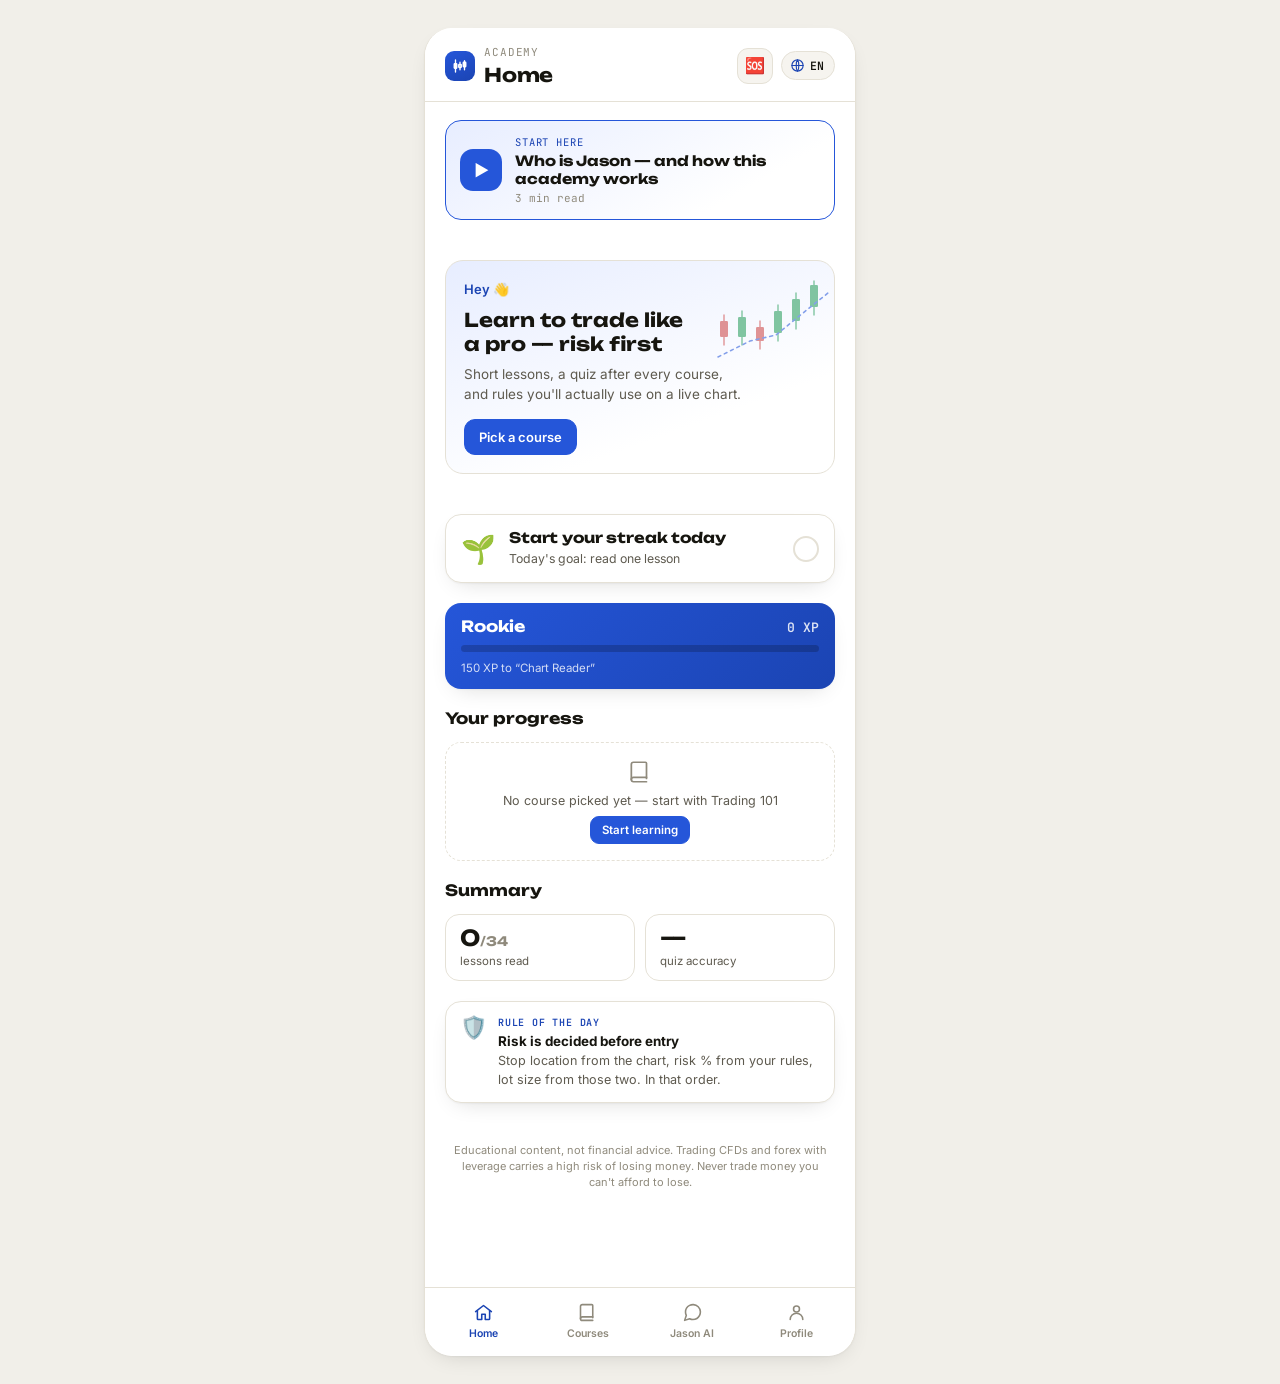
==== jason/index.html @ 31664e75 "Jason academy: new build id to force refresh Co-Authored-By: Claude Opus 5.5 <noreply@anthropic.com>" ====
<!doctype html>
<html lang="en">
<head>
<title>Jason Trade Academy</title>
<meta charset="utf-8">
<meta name="viewport" content="width=device-width, initial-scale=1, viewport-fit=cover">
<meta name="theme-color" content="#0d0d0f">
<link rel="preconnect" href="https://fonts.googleapis.com">
<link rel="preconnect" href="https://fonts.gstatic.com" crossorigin>
<link href="https://fonts.googleapis.com/css2?family=Unbounded:wght@500;600;700;800&family=Inter:wght@400;500;600;700&family=JetBrains+Mono:wght@400;500;600&display=swap" rel="stylesheet">
<style>
  :root{
    --bg:#f1efe9; --frame:#ffffff; --surface:#ffffff; --surface-2:#f6f4ef; --border:#e5e1d6;
    --ink:#16150f; --ink-muted:#5e5a4f; --ink-faint:#8f8a7c;
    --accent:#b0851f; --accent-ink:#4a3606; --accent-soft:#f7efd9; --accent-strong:#8f6a12; --on-accent:#1c1402;
    --ok:#1f9a55; --ok-soft:#e3f5ea; --warn:#b8860f; --warn-soft:#faf1dc;
    --bad:#cc3f3f; --bad-soft:#fbe6e6; --archive:#8a9096; --archive-soft:#eef0f1;
    --gold:#1f9a55; --gold-soft:#e3f5ea;
    --code-bg:#16150f; --code-ink:#f1ede2; --code-border:transparent; --code-lbl:#e2b94f;
    --tgc-bg1:#eaf4fb; --tgc-bg2:#f4f9fd; --tgc-border:#cfe3f2; --tgc-ink:#10344b; --tgc-ds:#3c5f77; --tgc-lbl:#1c7fb4;
    --shadow: 0 1px 2px rgba(22,21,15,.04), 0 8px 24px -12px rgba(22,21,15,.2);
  }
  @media (prefers-color-scheme: dark){
    :root:not([data-theme="light"]){
      --bg:#08080a; --frame:#0f0f12; --surface:#16161a; --surface-2:#1d1d22; --border:#2a2a30;
      --ink:#f2efe6; --ink-muted:#a6a193; --ink-faint:#716d62;
      --accent:#e2b94f; --accent-ink:#f5e2b0; --accent-soft:#2a220f; --accent-strong:#f0c95e; --on-accent:#1c1402;
      --ok:#3ccf7c; --ok-soft:#10271a; --warn:#e0b545; --warn-soft:#2c2410;
      --bad:#f06464; --bad-soft:#321515; --archive:#8a9198; --archive-soft:#1c2024;
      --gold:#3ccf7c; --gold-soft:#10271a;
      --code-bg:#050506; --code-ink:#f2efe6; --code-border:#2a2a30; --code-lbl:#e2b94f;
      --tgc-bg1:#10212c; --tgc-bg2:#13252f; --tgc-border:#1d3d52; --tgc-ink:#dbeaf5; --tgc-ds:#9dbdd2; --tgc-lbl:#5bb7e8;
      --shadow: 0 1px 2px rgba(0,0,0,.3), 0 12px 28px -14px rgba(0,0,0,.7);
    }
  }
  :root[data-theme="dark"]{
    --bg:#08080a; --frame:#0f0f12; --surface:#16161a; --surface-2:#1d1d22; --border:#2a2a30;
    --ink:#f2efe6; --ink-muted:#a6a193; --ink-faint:#716d62;
    --accent:#e2b94f; --accent-ink:#f5e2b0; --accent-soft:#2a220f; --accent-strong:#f0c95e; --on-accent:#1c1402;
    --ok:#3ccf7c; --ok-soft:#10271a; --warn:#e0b545; --warn-soft:#2c2410;
    --bad:#f06464; --bad-soft:#321515; --archive:#8a9198; --archive-soft:#1c2024;
    --gold:#3ccf7c; --gold-soft:#10271a;
    --code-bg:#050506; --code-ink:#f2efe6; --code-border:#2a2a30; --code-lbl:#e2b94f;
    --tgc-bg1:#10212c; --tgc-bg2:#13252f; --tgc-border:#1d3d52; --tgc-ink:#dbeaf5; --tgc-ds:#9dbdd2; --tgc-lbl:#5bb7e8;
    --shadow: 0 1px 2px rgba(0,0,0,.3), 0 12px 28px -14px rgba(0,0,0,.7);
  }
  *{box-sizing:border-box;}
  body{ margin:0; background:var(--bg); color:var(--ink); font-family:'Inter','Segoe UI',sans-serif; display:flex; justify-content:center; min-height:100%; }
  h1,h2,h3,.disp{ font-family:'Unbounded','Inter',sans-serif; text-wrap:balance; }
  .mono{ font-family:'JetBrains Mono', ui-monospace, monospace; }
  .shell{ width:100%; max-width:432px; min-height:100vh; background:var(--frame); position:relative; display:flex; flex-direction:column; border-inline:1px solid var(--border); isolation:isolate; }
  @media (min-width:433px){ body{ padding-block:28px; } .shell{ min-height:calc(100vh - 56px); border-radius:28px; box-shadow:var(--shadow); overflow:hidden; } }
  .topbar{ position:sticky; top:0; z-index:5; padding:calc(env(safe-area-inset-top,0px) + 16px) 20px 14px; background:var(--frame); border-bottom:1px solid var(--border); display:flex; align-items:center; justify-content:space-between; gap:12px; }
  .topbar .eyebrow{ font-family:'JetBrains Mono',monospace; font-size:11px; letter-spacing:.08em; text-transform:uppercase; color:var(--ink-faint); margin:0 0 2px; }
  .topbar h1{ font-size:19px; margin:0; font-weight:700; letter-spacing:-.01em; }
  .brand{ display:flex; align-items:center; gap:9px; }
  .brand .mark{ width:30px;height:30px;border-radius:9px; background:linear-gradient(155deg,var(--accent),var(--accent-strong)); display:flex;align-items:center;justify-content:center;flex:none; }
  .brand .mark svg{ width:16px;height:16px; }
  .content{ flex:1; overflow-y:auto; padding:18px 20px calc(96px + env(safe-area-inset-bottom,0px)); -webkit-overflow-scrolling:touch; }
  .screen{ display:flex; flex-direction:column; gap:20px; animation:rise .35s ease both; }
  .screen[hidden]{ display:none; }
  @keyframes rise{ from{ opacity:0; transform:translateY(6px);} to{ opacity:1; transform:none;} }
  @media (prefers-reduced-motion: reduce){ .screen{ animation:none; } }
  .tabbar{ position:sticky; bottom:0; z-index:6; display:grid; grid-template-columns:repeat(4,1fr); background:var(--frame); border-top:1px solid var(--border); padding:8px 6px calc(10px + env(safe-area-inset-bottom,0px)); }
  .tab{ appearance:none; border:0; background:none; cursor:pointer; display:flex; flex-direction:column; align-items:center; gap:4px; padding:6px 2px; border-radius:12px; color:var(--ink-faint); font-family:'Inter',sans-serif; font-size:10.5px; font-weight:600; }
  .tab svg{ width:21px; height:21px; stroke:var(--ink-faint); fill:none; stroke-width:1.8; transition:stroke .15s; }
  .tab[aria-current="true"]{ color:var(--accent-strong); }
  .tab[aria-current="true"] svg{ stroke:var(--accent-strong); }
  .tab:active{ background:var(--surface-2); }
  .card{ background:var(--surface); border:1px solid var(--border); border-radius:16px; padding:16px; box-shadow:var(--shadow); }
  .stack{ display:flex; flex-direction:column; gap:12px; }
  .row{ display:flex; align-items:center; gap:10px; }
  .between{ display:flex; align-items:center; justify-content:space-between; gap:10px; }
  p{ margin:0; line-height:1.55; }
  .muted{ color:var(--ink-muted); font-size:13.5px; }
  .faint{ color:var(--ink-faint); }
  .section-title{ display:flex; align-items:baseline; justify-content:space-between; gap:10px; margin-bottom:2px; }
  .section-title h2{ font-size:15.5px; margin:0; }
  .section-title .count{ font-family:'JetBrains Mono',monospace; font-size:11.5px; color:var(--ink-faint); }
  .pill{ display:inline-flex; align-items:center; gap:5px; font-family:'JetBrains Mono',monospace; font-size:10.5px; font-weight:600; padding:3px 8px 3px 6px; border-radius:99px; white-space:nowrap; }
  .pill .dot{ width:6px;height:6px;border-radius:99px; flex:none; }
  .pill.ok{ background:var(--ok-soft); color:var(--ok); } .pill.ok .dot{ background:var(--ok); }
  .pill.info{ background:var(--surface-2); color:var(--ink-muted); border:1px solid var(--border); } .pill.info .dot{ background:var(--ink-faint); }
  .btn{ appearance:none; border:1px solid var(--border); background:var(--surface-2); color:var(--ink); font-family:'Inter',sans-serif; font-weight:600; font-size:13px; padding:9px 14px; border-radius:11px; cursor:pointer; display:inline-flex; align-items:center; justify-content:center; gap:6px; text-decoration:none; }
  .btn:active{ transform:translateY(1px); }
  .btn.primary{ background:var(--accent); border-color:var(--accent); color:var(--on-accent); }
  .btn.gold{ background:var(--gold); border-color:var(--gold); color:#241a02; }
  .btn.ghost{ background:transparent; }
  .btn.sm{ padding:6px 11px; font-size:11.5px; border-radius:9px; }
  .btn.block{ width:100%; }
  .btn:disabled{ opacity:.45; cursor:not-allowed; }
  .btn:focus-visible, .tab:focus-visible, .chip:focus-visible, input:focus-visible, .switch:focus-visible, .q-opt:focus-visible{ outline:2px solid var(--accent); outline-offset:2px; }
  .progress{ height:6px; border-radius:99px; background:var(--surface-2); overflow:hidden; }
  .progress > i{ display:block; height:100%; background:var(--accent); border-radius:99px; }
  .progress.sm{ height:5px; }
  .divider{ height:1px; background:var(--border); border:0; margin:2px 0; }
  .hero{ border-radius:18px; padding:18px; position:relative; overflow:hidden; background:linear-gradient(160deg,var(--accent-soft),var(--surface) 70%); border:1px solid var(--border); }
  .hero .net{ position:absolute; right:-18px; top:-10px; width:150px; height:150px; opacity:.5; }
  .hero .eyebrow{ font-family:'JetBrains Mono',monospace; font-size:11px; letter-spacing:.08em; text-transform:uppercase; color:var(--accent-strong); margin:0 0 8px; }
    #heroGreeting{ font-family:'Inter',sans-serif; font-size:13px; font-weight:600; letter-spacing:0; text-transform:none; }
  .hero h2{ font-size:19px; margin:0 0 8px; max-width:76%; }
  .hero p{ max-width:80%; color:var(--ink-muted); font-size:13.5px; margin-bottom:14px; }
  .stat-grid{ display:grid; grid-template-columns:1fr 1fr; gap:10px; }
  .stat{ background:var(--surface); border:1px solid var(--border); border-radius:14px; padding:12px 14px; }
  .stat .num{ font-family:'Unbounded',sans-serif; font-size:22px; font-weight:700; line-height:1; }
  .stat .lbl{ font-size:11.5px; color:var(--ink-muted); margin-top:5px; }
  .active-banner{ background:linear-gradient(160deg,var(--accent-soft),var(--surface) 78%); border:1px solid var(--accent); border-radius:16px; padding:15px; display:flex; flex-direction:column; gap:10px; }
  .active-banner .eyebrow{ font-family:'JetBrains Mono',monospace; font-size:10.5px; letter-spacing:.07em; text-transform:uppercase; color:var(--accent-strong); }
  .active-banner .name{ font-size:15px; font-weight:700; }
  .active-banner .next{ font-size:12.3px; color:var(--ink-muted); }
  .empty-banner{ border:1.5px dashed var(--border); border-radius:16px; padding:16px; text-align:center; display:flex; flex-direction:column; gap:8px; align-items:center; }
  .empty-banner svg{ width:26px;height:26px; stroke:var(--ink-faint); fill:none; stroke-width:1.6; }
  .syntx{ display:flex; gap:10px; align-items:flex-start; background:var(--accent-soft); border:1px solid var(--accent); border-radius:12px; padding:11px 12px; }
  .syntx .ico{ width:26px;height:26px;border-radius:8px; background:var(--accent); flex:none; display:flex;align-items:center;justify-content:center; margin-top:1px; }
  .syntx .ico svg{ width:14px;height:14px; stroke:var(--on-accent); fill:none; stroke-width:2; }
  .syntx .txt{ flex:1; font-size:12.3px; color:var(--accent-ink); line-height:1.45; }
  .syntx .txt b{ display:block; font-size:12.8px; margin-bottom:2px; }
  .syntx a.btn{ margin-top:8px; }
  .club{ background:linear-gradient(160deg,var(--gold-soft),var(--surface) 75%); border:1px solid var(--gold); border-radius:16px; padding:16px; }
  .club .eyebrow{ font-family:'JetBrains Mono',monospace; font-size:10.5px; letter-spacing:.08em; text-transform:uppercase; color:var(--gold); margin:0 0 6px; }
  .club h3{ font-size:15.5px; margin:0 0 6px; }
  .club p{ font-size:12.8px; color:var(--ink-muted); margin-bottom:10px; }
  .club .price{ font-family:'JetBrains Mono',monospace; font-weight:700; font-size:14px; color:var(--ink); margin-bottom:12px; }
  .club .price span{ color:var(--ink-faint); font-weight:500; font-size:12px; }
  .block-head{ display:flex; align-items:center; gap:10px; margin:6px 0 2px; }
  .block-head .num{ width:26px;height:26px;border-radius:8px; background:var(--accent-soft); color:var(--accent-ink); font-family:'JetBrains Mono',monospace; font-weight:700; font-size:12px; display:flex; align-items:center; justify-content:center; flex:none; }
  .block-head h2{ font-size:14.5px; margin:0; flex:1; }
  .block-head .lvl{ font-family:'JetBrains Mono',monospace; font-size:10px; color:var(--ink-faint); text-transform:uppercase; letter-spacing:.05em; }
  details.course{ background:var(--surface); border:1px solid var(--border); border-radius:16px; overflow:hidden; }
  details.course > summary{ list-style:none; cursor:pointer; padding:14px 16px; display:flex; flex-wrap:wrap; gap:10px 12px; align-items:center; }
  details.course > summary::-webkit-details-marker{ display:none; }
  .course-icon{ width:42px;height:42px;border-radius:12px; flex:none; background:var(--accent-soft); display:flex;align-items:center;justify-content:center; }
  .course-icon svg{ width:20px;height:20px; stroke:var(--accent-strong); fill:none; stroke-width:1.7; }
  .course-meta{ flex:1 1 140px; min-width:0; }
  .course-meta .name{ font-weight:700; font-size:14px; margin-bottom:3px; }
  .course-actions{ display:flex; align-items:center; gap:6px; flex:none; margin-left:auto; }
  .chev{ width:16px;height:16px; stroke:var(--ink-faint); fill:none; stroke-width:2; transition:transform .2s; flex:none; }
  details[open] .chev{ transform:rotate(180deg); }
  .lesson-list{ padding:0 16px 15px; display:flex; flex-direction:column; gap:2px; }
  .lesson-row{ display:flex; align-items:center; gap:10px; padding:9px 6px; border-radius:9px; cursor:pointer; }
  .lesson-row:hover{ background:var(--surface-2); }
  .lesson-check{ width:19px;height:19px;border-radius:6px;border:1.6px solid var(--border); flex:none; display:flex; align-items:center; justify-content:center; background:var(--surface); padding:0; }
  .lesson-check svg{ width:12px;height:12px; stroke:var(--on-accent); fill:none; stroke-width:3; opacity:0; }
  .lesson-check[data-read="true"]{ background:var(--accent); border-color:var(--accent); }
  .lesson-check[data-read="true"] svg{ opacity:1; }
  .lesson-txt{ flex:1; font-size:12.8px; }
  .lesson-txt .n{ color:var(--ink-faint); font-family:'JetBrains Mono',monospace; margin-right:6px; }
  .lesson-video-dot{ width:6px;height:6px;border-radius:99px; background:var(--accent); display:inline-block; margin-right:6px; vertical-align:middle; }
  .lesson-arrow{ width:15px;height:15px; stroke:var(--ink-faint); fill:none; stroke-width:2; flex:none; }
  .quiz-row{ display:flex; align-items:center; gap:9px; margin:6px 6px 2px; padding:10px 11px; border-radius:10px; background:var(--surface-2); border:1px dashed var(--border); cursor:pointer; }
  .quiz-row svg{ width:16px;height:16px; stroke:var(--accent-strong); fill:none; stroke-width:1.8; flex:none; }
  .quiz-row span{ font-size:12px; color:var(--ink); flex:1; }
  .club-mini{ display:flex; align-items:center; gap:9px; margin:4px 6px 2px; padding:9px 10px; border-radius:10px; background:var(--gold-soft); border:1px solid var(--gold); cursor:pointer; }
  .club-mini svg{ width:15px;height:15px; stroke:var(--gold); fill:none; stroke-width:1.8; flex:none; }
  .club-mini span{ font-size:11.5px; color:var(--ink); flex:1; }
  .soon-card{ border:1.5px dashed var(--border); border-radius:16px; padding:14px 16px; display:flex; flex-direction:column; gap:8px; }
  .soon-card .eyebrow{ font-family:'JetBrains Mono',monospace; font-size:10.5px; color:var(--ink-faint); text-transform:uppercase; letter-spacing:.05em; }
  .soon-list{ display:flex; flex-wrap:wrap; gap:7px; }
  .soon-pill{ font-size:11.5px; color:var(--ink-muted); background:var(--surface-2); border:1px solid var(--border); padding:5px 10px; border-radius:99px; }
  .ring{ position:relative; width:76px; height:76px; flex:none; }
  .ring svg{ width:100%;height:100%; transform:rotate(-90deg); }
  .ring circle{ fill:none; stroke-width:7; }
  .ring .bg{ stroke:var(--surface-2); }
  .ring .fg{ stroke:var(--accent); stroke-linecap:round; transition:stroke-dashoffset .4s ease; }
  .ring .num{ position:absolute; inset:0; display:flex; align-items:center; justify-content:center; font-family:'Unbounded',sans-serif; font-weight:700; font-size:15px; }
  .switch{ width:40px; height:23px; border-radius:99px; background:var(--surface-2); border:1px solid var(--border); position:relative; cursor:pointer; flex:none; }
  .switch i{ position:absolute; top:2px; left:2px; width:17px; height:17px; border-radius:99px; background:var(--ink-faint); transition:.18s; }
  .switch[aria-pressed="true"]{ background:var(--accent-soft); border-color:var(--accent); }
  .switch[aria-pressed="true"] i{ transform:translateX(17px); background:var(--accent); }
  .prof-course-row{ display:flex; align-items:center; gap:11px; padding:9px 0; }
  .prof-course-row .info{ flex:1; min-width:0; }
  .prof-course-row .info .between{ margin-bottom:5px; }
  .prof-course-row .info b{ font-size:12.8px; }
  .status-pill{ font-family:'JetBrains Mono',monospace; font-size:10px; padding:2px 7px; border-radius:99px; white-space:nowrap; }
  .status-pill.new{ background:var(--surface-2); color:var(--ink-faint); }
  .status-pill.progress{ background:var(--accent-soft); color:var(--accent-ink); }
  .status-pill.done{ background:var(--ok-soft); color:var(--ok); }
  code.inline{ font-family:'JetBrains Mono',monospace; font-size:11.5px; background:var(--surface-2); border:1px solid var(--border); padding:1px 6px; border-radius:6px; }
  .toast{ position:fixed; left:50%; bottom:calc(96px + env(safe-area-inset-bottom,0px)); transform:translate(-50%,8px); background:var(--ink); color:var(--bg); font-size:12.5px; font-weight:600; padding:9px 16px; border-radius:99px; opacity:0; pointer-events:none; transition:.2s; z-index:40; white-space:nowrap; max-width:88%; text-align:center; }
  .toast.show{ opacity:1; transform:translate(-50%,0); }

    .gate-overlay{ position:fixed; top:0; bottom:0; left:0; right:0; margin:0 auto; max-width:432px; z-index:50; background:var(--frame); display:flex; align-items:center; justify-content:center; padding:24px; }
  .gate-overlay[hidden]{ display:none; }
  .gate-box{ max-width:320px; width:100%; display:flex; flex-direction:column; gap:12px; text-align:center; }
  .gate-box .gate-ico{ font-size:42px; line-height:1; }
  .gate-box h2{ font-size:18px; margin:0; }
  .gate-box p{ font-size:13.2px; line-height:1.5; }
  .gate-box .btn{ margin-top:2px; }

    .streak-card{ display:flex; align-items:center; gap:13px; background:var(--surface); border:1px solid var(--border); border-radius:16px; padding:14px 15px; box-shadow:var(--shadow); }
  .streak-card.done{ border-color:var(--ok); background:linear-gradient(135deg,var(--ok-soft),var(--surface) 70%); }
  .streak-card .st-flame{ font-size:28px; line-height:1; flex:none; }
  .streak-card .st-txt{ flex:1; min-width:0; display:flex; flex-direction:column; gap:3px; }
  .streak-card .st-txt b{ font-family:'Unbounded','Inter',sans-serif; font-size:14.5px; font-weight:700; letter-spacing:-.01em; }
  .streak-card .st-txt span{ font-size:12.3px; color:var(--ink-muted); line-height:1.4; }
  .streak-card .st-goal{ flex:none; width:26px; height:26px; border-radius:99px; border:2px solid var(--border); display:flex; align-items:center; justify-content:center; color:var(--on-accent); }
  .streak-card.done .st-goal{ background:var(--ok); border-color:var(--ok); color:#fff; }
  .streak-card .st-goal svg{ width:14px; height:14px; }

    .xp-card{ background:linear-gradient(135deg,var(--accent),var(--accent-strong)); color:var(--on-accent); border-radius:16px; padding:14px 16px; display:flex; flex-direction:column; gap:9px; box-shadow:var(--shadow); }
  .xp-card .xp-top{ display:flex; align-items:baseline; justify-content:space-between; gap:10px; }
  .xp-card .xp-lvl{ font-family:'Unbounded','Inter',sans-serif; font-size:15.5px; font-weight:700; letter-spacing:-.01em; }
  .xp-card .xp-num{ font-family:'JetBrains Mono',monospace; font-size:13px; font-weight:600; opacity:.85; }
  .xp-card .xp-bar{ height:7px; border-radius:99px; background:rgba(4,33,31,.18); overflow:hidden; }
  .xp-card .xp-bar > i{ display:block; height:100%; border-radius:99px; background:var(--on-accent); transition:width .5s cubic-bezier(.2,.8,.3,1); }
  .xp-card .xp-hint{ font-size:11.5px; opacity:.8; }
  .ach-grid{ display:grid; grid-template-columns:repeat(3,1fr); gap:9px; }
  .ach{ background:var(--surface); border:1px solid var(--border); border-radius:14px; padding:11px 8px; text-align:center; display:flex; flex-direction:column; align-items:center; gap:5px; opacity:.45; filter:grayscale(1); transition:.25s; }
  .ach.on{ opacity:1; filter:none; border-color:var(--accent); background:var(--accent-soft); }
  .ach .ico{ font-size:21px; line-height:1; }
  .ach .nm{ font-size:10.8px; font-weight:600; line-height:1.25; }
  .ach-pop{ position:fixed; left:50%; top:22%; transform:translate(-50%,-10px) scale(.94); background:var(--frame); border:1px solid var(--accent); border-radius:18px; padding:18px 22px; display:flex; flex-direction:column; align-items:center; gap:6px; box-shadow:0 20px 50px -18px rgba(0,0,0,.55); opacity:0; pointer-events:none; transition:.28s cubic-bezier(.2,.8,.3,1); z-index:60; max-width:80%; text-align:center; }
  .ach-pop.show{ opacity:1; transform:translate(-50%,0) scale(1); }
  .ach-pop .ico{ font-size:38px; line-height:1; }
  .ach-pop .lbl{ font-family:'JetBrains Mono',monospace; font-size:10.5px; letter-spacing:.08em; text-transform:uppercase; color:var(--accent-strong); }
  .ach-pop .nm{ font-family:'Unbounded','Inter',sans-serif; font-size:15px; font-weight:700; }
  .ach-pop .ds{ font-size:12px; color:var(--ink-muted); }
  .lesson-overlay{ position:fixed; top:0; bottom:0; left:0; right:0; margin:0 auto; width:100%; max-width:432px; height:100%; z-index:30; background:var(--frame); display:flex; flex-direction:column; }
  body.ov-open{ overflow:hidden; }
  .lesson-overlay[hidden]{ display:none; }
  .lesson-head{ flex:none; z-index:2; display:flex; align-items:center; gap:10px; padding:calc(env(safe-area-inset-top,0px) + 14px) 16px 12px; background:var(--frame); border-bottom:1px solid var(--border); }
  .back-btn{ appearance:none; border:1px solid var(--border); background:var(--surface-2); color:var(--ink); width:34px; height:34px; border-radius:10px; display:flex; align-items:center; justify-content:center; cursor:pointer; flex:none; }
  .back-btn svg{ width:17px;height:17px; stroke:var(--ink); fill:none; stroke-width:2; }
  .lesson-head-txt{ min-width:0; flex:1; }
  .lesson-head-txt .k{ font-family:'JetBrains Mono',monospace; font-size:10.5px; color:var(--ink-faint); text-transform:uppercase; letter-spacing:.06em; }
  .lesson-head-txt .t{ font-size:14px; font-weight:700; white-space:nowrap; overflow:hidden; text-overflow:ellipsis; }
  .lesson-scroll{ flex:1; min-height:0; overscroll-behavior:contain; overflow-y:auto; padding:18px 20px 24px; display:flex; flex-direction:column; gap:16px; -webkit-overflow-scrolling:touch; }
  .lesson-scroll > *{ flex-shrink:0; }
  .lesson-scroll h3{ font-size:16.5px; margin:0; }
  .lesson-scroll .body-txt{ display:flex; flex-direction:column; gap:10px; font-size:13.8px; color:var(--ink); }
    .lsn-h{ font-family:'Unbounded','Inter',sans-serif; font-size:14.5px; font-weight:700; letter-spacing:-.01em; margin:10px 0 0; }
  .lsn-step{ display:flex; gap:11px; align-items:flex-start; background:var(--surface-2); border:1px solid var(--border); border-radius:14px; padding:12px 13px; }
  .lsn-step .n{ flex:none; width:23px; height:23px; border-radius:8px; background:var(--accent); color:var(--on-accent); font-family:'JetBrains Mono',monospace; font-size:12px; font-weight:700; display:flex; align-items:center; justify-content:center; }
  .lsn-step .c{ display:flex; flex-direction:column; gap:3px; min-width:0; }
  .lsn-step .c b{ font-size:13.5px; font-weight:700; line-height:1.35; }
  .lsn-step .c span{ font-size:13px; color:var(--ink-muted); line-height:1.5; }
  .lsn-list{ margin:0; padding-left:19px; display:flex; flex-direction:column; gap:5px; }
  .lsn-list li{ font-size:13.5px; line-height:1.5; }
  .lsn-note{ background:var(--accent-soft); border-left:3px solid var(--accent); border-radius:0 12px 12px 0; padding:11px 13px; font-size:13px; line-height:1.5; color:var(--accent-ink); }
  .lsn-note.warn{ background:var(--warn-soft); border-left-color:var(--warn); color:var(--ink); }
  .lsn-task{ background:var(--ok-soft); border:1px solid var(--ok); border-radius:14px; padding:12px 13px; font-size:13.2px; line-height:1.5; display:flex; flex-direction:column; gap:5px; }
  .lsn-task .lbl{ font-family:'JetBrains Mono',monospace; font-size:10.5px; letter-spacing:.08em; text-transform:uppercase; color:var(--ok); font-weight:600; }
    .lsn-prompt{ background:var(--code-bg); border:1px solid var(--code-border); border-radius:14px; padding:12px 13px; display:flex; flex-direction:column; gap:9px; }
  .lsn-prompt .lbl{ font-family:'JetBrains Mono',monospace; font-size:10.5px; letter-spacing:.06em; text-transform:uppercase; color:var(--code-lbl); font-weight:600; }
  .lsn-prompt pre{ margin:0; font-family:'JetBrains Mono',monospace; font-size:11.8px; line-height:1.62; color:var(--code-ink); white-space:pre-wrap; word-break:break-word; }
  .lsn-prompt .copy-prompt{ align-self:flex-start; border-color:rgba(255,255,255,.28); color:var(--code-ink); background:transparent; }
  .lsn-prompt .copy-prompt:active{ background:rgba(255,255,255,.12); }
    .lsn-links{ background:var(--surface-2); border:1px solid var(--border); border-radius:14px; padding:12px 13px; display:flex; flex-direction:column; gap:2px; }
  .lsn-links .lbl{ font-family:'JetBrains Mono',monospace; font-size:10.5px; letter-spacing:.08em; text-transform:uppercase; color:var(--ink-faint); font-weight:600; margin-bottom:6px; }
  .lsn-svc{ display:flex; align-items:center; gap:10px; padding:9px 0; border-top:1px solid var(--border); }
  .lsn-svc:nth-of-type(1){ border-top:0; padding-top:0; }
  .lsn-svc .svc-txt{ flex:1; min-width:0; display:flex; flex-direction:column; gap:2px; }
  .lsn-svc .svc-txt b{ font-size:13.2px; font-weight:700; }
  .lsn-svc .svc-txt span{ font-size:12.2px; color:var(--ink-muted); line-height:1.45; }
  .lsn-svc .btn{ flex:none; }
  .lsn-svc.syntx-row{ margin-top:2px; border-top:1px solid var(--accent); }
  .lsn-svc.syntx-row .svc-txt b{ color:var(--accent-strong); }
  .lsn-stream{ display:flex; gap:12px; align-items:flex-start; background:linear-gradient(135deg,var(--tgc-bg1),var(--tgc-bg2)); border:1px solid var(--tgc-border); border-radius:16px; padding:13px 14px; }
  .lsn-stream .tg-ico{ flex:none; width:32px; height:32px; border-radius:10px; background:#2ea0da; color:#fff; display:flex; align-items:center; justify-content:center; }
  .lsn-stream .tg-ico svg{ width:18px; height:18px; }
  .lsn-stream .txt{ display:flex; flex-direction:column; gap:4px; min-width:0; }
  .lsn-stream .lbl{ font-family:'JetBrains Mono',monospace; font-size:10px; letter-spacing:.08em; text-transform:uppercase; color:var(--tgc-lbl); font-weight:600; }
  .lsn-stream b{ font-size:13.6px; font-weight:700; line-height:1.35; color:var(--tgc-ink); }
  .lsn-stream .ds{ font-size:12.6px; line-height:1.5; color:var(--tgc-ds); }
  .lsn-stream .open-stream{ align-self:flex-start; margin-top:5px; background:#2ea0da; color:#fff; border-color:#2ea0da; }
    .video-wrap{ position:relative; width:100%; height:0; padding-top:56.25%; flex:none; border-radius:14px; overflow:hidden; background:#0b0e10; border:1px solid var(--border); }
  .video-wrap iframe{ position:absolute; inset:0; width:100%; height:100%; border:0; z-index:2; }
  .video-thumb{ position:absolute; inset:0; width:100%; height:100%; object-fit:cover; }
  .video-play{ position:absolute; inset:0; width:100%; height:100%; border:0; background:linear-gradient(180deg,rgba(0,0,0,.15),rgba(0,0,0,.55)); cursor:pointer; display:flex; flex-direction:column; align-items:center; justify-content:center; gap:9px; color:#fff; font-family:'Inter',sans-serif; }
  .video-play .ico{ width:52px; height:52px; border-radius:99px; background:rgba(255,255,255,.95); color:#0b0e10; display:flex; align-items:center; justify-content:center; box-shadow:0 6px 20px -6px rgba(0,0,0,.6); transition:transform .18s; }
  .video-play .ico svg{ width:26px; height:26px; margin-left:3px; }
  .video-play .lbl{ font-size:12.5px; font-weight:600; letter-spacing:.01em; text-shadow:0 1px 6px rgba(0,0,0,.5); }
  .video-play:active .ico{ transform:scale(.92); }
  .video-wrap.playing .video-play, .video-wrap.playing .video-thumb{ display:none; }
  .video-wrap.blocked .video-play .lbl::after{ content:' — opens in YouTube'; font-weight:400; opacity:.85; }
  .video-link-row{ display:flex; justify-content:flex-end; }
  .video-link-row a{ font-size:11.5px; color:var(--accent-strong); text-decoration:none; font-weight:600; display:inline-flex; align-items:center; gap:4px; }
  .video-empty{ border:1.5px dashed var(--border); border-radius:14px; padding:16px; display:flex; flex-direction:column; gap:10px; align-items:center; text-align:center; background:var(--surface-2); }
  .video-empty svg{ width:26px;height:26px; stroke:var(--ink-faint); fill:none; stroke-width:1.6; }
  .video-empty .add-row{ display:flex; gap:7px; width:100%; }
  .video-empty .add-row input{ flex:1; font-family:'Inter',sans-serif; font-size:12.5px; background:var(--surface); border:1px solid var(--border); border-radius:9px; padding:8px 10px; min-width:0; }
  .quiz-head{ display:flex; align-items:center; gap:8px; }
  .quiz-head svg{ width:16px;height:16px; stroke:var(--accent-strong); fill:none; stroke-width:1.9; }
  .quiz-head b{ font-size:13.5px; }
  .quiz-q{ background:var(--surface-2); border:1px solid var(--border); border-radius:13px; padding:13px; display:flex; flex-direction:column; gap:9px; }
  .q-text{ font-size:13px; font-weight:600; line-height:1.4; }
  .q-opts{ display:flex; flex-direction:column; gap:7px; }
  .q-opt{ appearance:none; text-align:left; width:100%; background:var(--surface); border:1.5px solid var(--border); color:var(--ink); font-family:'Inter',sans-serif; font-size:12.6px; padding:9px 11px; border-radius:10px; cursor:pointer; display:flex; align-items:center; justify-content:space-between; gap:8px; }
  .q-opt .mark{ width:16px;height:16px; border-radius:99px; border:1.6px solid var(--border); flex:none; }
  .q-opt.correct{ border-color:var(--ok); background:var(--ok-soft); color:var(--ok); }
  .q-opt.correct .mark{ border-color:var(--ok); background:var(--ok); }
  .q-opt.incorrect{ border-color:var(--bad); background:var(--bad-soft); color:var(--bad); }
  .q-opt.incorrect .mark{ border-color:var(--bad); background:var(--bad); }
  .q-opt[disabled]{ cursor:default; }
  .q-explain{ font-size:11.8px; color:var(--ink-muted); padding-top:2px; }
  .q-explain[hidden]{ display:none; }
  .lesson-actions{ flex:none; padding:12px 20px calc(14px + env(safe-area-inset-bottom,0px)); background:var(--frame); border-top:1px solid var(--border); }
  #screen-assistant{ height:var(--chat-avail-h, 62vh); }
  #screen-assistant .muted{ flex:none; }
  .chat-log{ flex:1; min-height:0; display:flex; flex-direction:column; justify-content:flex-end; gap:10px; overflow-y:auto; -webkit-overflow-scrolling:touch; padding-right:2px; }
  .chat-msg{ padding:10px 13px; border-radius:14px; font-size:13.3px; line-height:1.48; max-width:88%; white-space:pre-wrap; flex:none; }
  .chat-msg.user{ align-self:flex-end; background:var(--accent); color:var(--on-accent); border-bottom-right-radius:4px; }
  .chat-msg.bot{ align-self:flex-start; background:var(--surface-2); border:1px solid var(--border); border-bottom-right-radius:14px; border-bottom-left-radius:4px; }
  .chat-msg.typing{ align-self:flex-start; color:var(--ink-faint); font-style:italic; }
  .chat-row{ display:flex; gap:8px; flex:none; }
  .chat-row input{ flex:1; min-width:0; font-family:'Inter',sans-serif; font-size:13.5px; background:var(--surface-2); border:1px solid var(--border); border-radius:12px; padding:10px 13px; color:var(--ink); }
  .chat-row button{ width:44px; height:44px; border-radius:12px; flex:none; font-size:17px; padding:0; }

  /* ---- Jason Academy additions ---- */
  body{ font-family:'Inter','Segoe UI',sans-serif; }
  .btn.gold{ color:#04150b; }
  .brand .mark svg{ width:18px; height:18px; }
  .hero{ background:linear-gradient(160deg,var(--accent-soft),var(--surface) 72%); }
  .hero .chart{ position:absolute; right:-6px; top:10px; width:130px; height:110px; opacity:.55; }
  .risk-note{ font-size:11px; line-height:1.45; color:var(--ink-faint); text-align:center; padding:0 6px; }
  .tip-card{ display:flex; gap:11px; align-items:flex-start; background:var(--surface); border:1px solid var(--border); border-radius:16px; padding:13px 14px; box-shadow:var(--shadow); }
  .tip-card .ico{ font-size:22px; line-height:1; flex:none; margin-top:1px; }
  .tip-card .txt{ display:flex; flex-direction:column; gap:3px; }
  .tip-card .lbl{ font-family:'JetBrains Mono',monospace; font-size:10px; letter-spacing:.08em; text-transform:uppercase; color:var(--accent-strong); font-weight:600; }
  .tip-card b{ font-size:13.4px; }
  .tip-card span{ font-size:12.6px; color:var(--ink-muted); line-height:1.5; }
  /* calculators */
  .calc-grid{ display:grid; grid-template-columns:1fr 1fr; gap:9px; }
  .fld{ display:flex; flex-direction:column; gap:4px; min-width:0; }
  .fld.full{ grid-column:1 / -1; }
  .fld label{ font-size:11px; font-weight:600; color:var(--ink-muted); }
  .fld input, .fld select{ font-family:'JetBrains Mono',monospace; font-size:13.5px; background:var(--surface-2); color:var(--ink); border:1px solid var(--border); border-radius:10px; padding:9px 10px; width:100%; min-width:0; }
  .fld select{ font-family:'Inter',sans-serif; }
  .calc-out{ background:var(--surface-2); border:1px solid var(--border); border-radius:12px; padding:12px; display:grid; grid-template-columns:1fr 1fr; gap:10px; }
  .calc-out .k{ font-size:10.5px; color:var(--ink-faint); font-family:'JetBrains Mono',monospace; text-transform:uppercase; letter-spacing:.05em; }
  .calc-out .v{ font-family:'Unbounded',sans-serif; font-size:17px; font-weight:700; margin-top:3px; }
  .calc-out .v.ok{ color:var(--ok); } .calc-out .v.bad{ color:var(--bad); } .calc-out .v.acc{ color:var(--accent-strong); }
  .calc-msg{ font-size:12px; line-height:1.45; color:var(--ink-muted); }
  .calc-msg.bad{ color:var(--bad); }
  .dd-table{ width:100%; border-collapse:collapse; font-family:'JetBrains Mono',monospace; font-size:12.3px; }
  .dd-table th{ text-align:left; font-size:10.5px; color:var(--ink-faint); font-weight:600; padding:0 0 6px; text-transform:uppercase; letter-spacing:.05em; }
  .dd-table td{ padding:7px 0; border-top:1px solid var(--border); }
  .dd-table td:last-child, .dd-table th:last-child{ text-align:right; }
  .dd-bar{ height:5px; border-radius:99px; background:var(--bad); opacity:.75; margin-top:4px; }
  .seg{ display:flex; background:var(--surface-2); border:1px solid var(--border); border-radius:11px; padding:3px; gap:3px; }
  .seg button{ flex:1; appearance:none; border:0; background:transparent; color:var(--ink-muted); font-family:'Inter',sans-serif; font-weight:600; font-size:12px; padding:7px 4px; border-radius:8px; cursor:pointer; }
  .seg button[aria-pressed="true"]{ background:var(--surface); color:var(--ink); box-shadow:var(--shadow); }
  .tool-panel[hidden]{ display:none; }
  .lang-btn{ appearance:none; display:inline-flex; align-items:center; gap:5px; border:1px solid var(--border); background:var(--surface-2); color:var(--ink); border-radius:99px; padding:6px 10px 6px 8px; font-family:'JetBrains Mono',monospace; font-size:11.5px; font-weight:600; cursor:pointer; }
  .lang-btn svg{ width:15px; height:15px; color:var(--accent-strong); }
  .lang-sheet{ position:fixed; inset:0; justify-content:center; z-index:70; background:rgba(0,0,0,.45); display:flex; align-items:flex-end; }
  .lang-sheet[hidden]{ display:none; }
  .lang-box{ width:100%; max-width:432px; background:var(--frame); border-radius:20px 20px 0 0; padding:18px 18px calc(22px + env(safe-area-inset-bottom,0px)); display:flex; flex-direction:column; gap:10px; animation:rise .2s ease both; }
  .lang-box .eyebrow{ font-family:'JetBrains Mono',monospace; font-size:10.5px; letter-spacing:.08em; text-transform:uppercase; color:var(--ink-faint); margin:0; }
  #langList{ display:flex; flex-direction:column; gap:7px; }
  .lang-opt{ appearance:none; display:flex; align-items:center; gap:11px; width:100%; text-align:left; background:var(--surface-2); border:1.5px solid var(--border); color:var(--ink); border-radius:13px; padding:12px 14px; font-family:'Inter',sans-serif; font-size:14.5px; font-weight:600; cursor:pointer; }
  .lang-opt .fl{ font-size:20px; line-height:1; }
  .lang-opt[aria-pressed="true"]{ border-color:var(--accent); background:var(--accent-soft); }

  /* ---- brand palettes (accent only; neutrals stay) ---- */
  :root[data-palette="royal"]{ --accent:#2556d9; --accent-strong:#1b44b3; --accent-soft:#e7edff; --accent-ink:#0f2a70; --on-accent:#ffffff; --code-lbl:#7a9cff; --gold:#1f9a55; --gold-soft:#e3f5ea; }
  :root[data-palette="emerald"]{ --accent:#0f9d6e; --accent-strong:#0b7f58; --accent-soft:#e1f6ee; --accent-ink:#064a33; --on-accent:#ffffff; --code-lbl:#3fe0a4; --gold:#6d4aff; --gold-soft:#efeaff; }
  :root[data-palette="violet"]{ --accent:#6d4aff; --accent-strong:#5635e0; --accent-soft:#efeaff; --accent-ink:#2b1a7a; --on-accent:#ffffff; --code-lbl:#a58cff; --gold:#1f9a55; --gold-soft:#e3f5ea; }
  @media (prefers-color-scheme: dark){
    :root[data-palette="royal"]:not([data-theme="light"]){ --accent:#4f7dff; --accent-strong:#7a9cff; --accent-soft:#121b36; --accent-ink:#c9d6ff; --on-accent:#ffffff; --gold:#3ccf7c; --gold-soft:#10271a; }
    :root[data-palette="emerald"]:not([data-theme="light"]){ --accent:#22c58b; --accent-strong:#3fe0a4; --accent-soft:#0e2a20; --accent-ink:#b8f2da; --on-accent:#03140d; --gold:#8b6bff; --gold-soft:#1d1638; }
    :root[data-palette="violet"]:not([data-theme="light"]){ --accent:#8b6bff; --accent-strong:#a58cff; --accent-soft:#1d1638; --accent-ink:#dcd2ff; --on-accent:#ffffff; --gold:#3ccf7c; --gold-soft:#10271a; }
  }
  :root[data-palette="royal"][data-theme="dark"]{ --accent:#4f7dff; --accent-strong:#7a9cff; --accent-soft:#121b36; --accent-ink:#c9d6ff; --on-accent:#ffffff; --gold:#3ccf7c; --gold-soft:#10271a; }
  :root[data-palette="emerald"][data-theme="dark"]{ --accent:#22c58b; --accent-strong:#3fe0a4; --accent-soft:#0e2a20; --accent-ink:#b8f2da; --on-accent:#03140d; --gold:#8b6bff; --gold-soft:#1d1638; }
  :root[data-palette="violet"][data-theme="dark"]{ --accent:#8b6bff; --accent-strong:#a58cff; --accent-soft:#1d1638; --accent-ink:#dcd2ff; --on-accent:#ffffff; --gold:#3ccf7c; --gold-soft:#10271a; }
  .xp-card .xp-bar{ background:rgba(0,0,0,.2); }
  .btn.gold{ color:#111; }

  /* ---- goal widget ---- */
  .goal-card{ background:linear-gradient(150deg,var(--accent-soft),var(--surface) 75%); border:1px solid var(--accent); border-radius:18px; padding:15px 16px; display:flex; flex-direction:column; gap:10px; box-shadow:var(--shadow); }
  .goal-top{ display:flex; align-items:flex-start; gap:12px; }
  .goal-txt{ flex:1; min-width:0; display:flex; flex-direction:column; gap:3px; }
  .goal-txt .lbl{ font-family:'JetBrains Mono',monospace; font-size:10.5px; letter-spacing:.07em; text-transform:uppercase; color:var(--accent-strong); font-weight:600; }
  .goal-txt b{ font-family:'Unbounded','Inter',sans-serif; font-size:15.5px; line-height:1.25; overflow-wrap:anywhere; }
  .goal-nums{ font-family:'JetBrains Mono',monospace; font-size:12px; color:var(--ink-muted); }
  .goal-pct{ font-family:'Unbounded',sans-serif; font-size:26px; font-weight:800; color:var(--accent-strong); line-height:1; }
  .goal-bar{ height:9px; border-radius:99px; background:var(--surface-2); overflow:hidden; border:1px solid var(--border); }
  .goal-bar > i{ display:block; height:100%; background:linear-gradient(90deg,var(--accent),var(--accent-strong)); border-radius:99px; transition:width .5s ease; }
  .goal-foot{ display:flex; align-items:center; justify-content:space-between; gap:8px; font-size:11.5px; color:var(--ink-faint); }
  .goal-warn{ font-size:11.5px; line-height:1.45; color:var(--warn); background:var(--warn-soft); border-radius:10px; padding:8px 10px; }

  /* ---- lock banner / gate ---- */
  .lock-banner{ display:flex; align-items:center; gap:11px; background:var(--surface); border:1.5px dashed var(--accent); border-radius:16px; padding:12px 13px; }
  .lock-banner .ico{ font-size:22px; }
  .lock-banner .txt{ flex:1; min-width:0; display:flex; flex-direction:column; gap:2px; }
  .lock-banner .txt b{ font-size:13.4px; }
  .lock-banner .txt span{ font-size:12px; color:var(--ink-muted); line-height:1.4; }
  .gate-sheet{ position:relative; text-align:left; }
  .gate-sheet .gate-ico{ font-size:34px; }
  .gate-sheet h2{ font-size:18px; margin:0; }
  .gate-sheet p{ font-size:13px; }
  .g-step{ display:flex; gap:11px; align-items:flex-start; background:var(--surface-2); border:1px solid var(--border); border-radius:14px; padding:12px; }
  .g-step .n{ flex:none; width:24px; height:24px; border-radius:8px; background:var(--accent); color:var(--on-accent); display:flex; align-items:center; justify-content:center; font-family:'JetBrains Mono',monospace; font-weight:700; font-size:12px; }
  .g-step > div{ flex:1; min-width:0; display:flex; flex-direction:column; gap:8px; }
  .g-step b{ font-size:13.2px; }
  .g-input{ flex:1; min-width:0; font-family:'JetBrains Mono',monospace; font-size:14px; background:var(--surface); color:var(--ink); border:1px solid var(--border); border-radius:10px; padding:9px 11px; }
  .gate-rej{ color:var(--bad); font-size:12.5px; }
  .sheet-x{ position:absolute; right:12px; top:10px; appearance:none; border:0; background:var(--surface-2); color:var(--ink-muted); width:30px; height:30px; border-radius:99px; font-size:18px; cursor:pointer; }
  .lang-box{ position:relative; max-height:88vh; overflow-y:auto; }

  /* ---- onboarding ---- */
  .onb-overlay{ position:fixed; inset:0; z-index:80; background:var(--frame); display:flex; justify-content:center; }
  .onb-overlay[hidden]{ display:none; }
  .onb-box{ width:100%; max-width:432px; padding:calc(env(safe-area-inset-top,0px) + 22px) 20px calc(22px + env(safe-area-inset-bottom,0px)); display:flex; flex-direction:column; gap:14px; overflow-y:auto; animation:rise .25s ease both; }
  .onb-dots{ display:flex; gap:5px; }
  .onb-dots i{ flex:1; height:4px; border-radius:99px; background:var(--surface-2); }
  .onb-dots i.on{ background:var(--accent); }
  .onb-hero{ font-size:44px; margin-top:18px; }
  .onb-box h2{ font-size:20px; margin:6px 0 0; line-height:1.25; }
  .onb-opts{ display:flex; flex-direction:column; gap:9px; }
  .onb-opt{ appearance:none; text-align:left; background:var(--surface-2); border:1.5px solid var(--border); color:var(--ink); border-radius:14px; padding:14px 15px; font-family:'Inter',sans-serif; font-size:14.5px; font-weight:600; cursor:pointer; }
  .onb-opt.sel{ border-color:var(--accent); background:var(--accent-soft); }
  .onb-actions{ display:flex; justify-content:space-between; gap:10px; margin-top:auto; padding-top:10px; }
  .onb-actions .btn{ min-width:120px; padding:12px 16px; font-size:14px; }
  .onb-box .fld input{ font-family:'Inter',sans-serif; font-size:15px; background:var(--surface-2); color:var(--ink); border:1px solid var(--border); border-radius:12px; padding:11px 12px; width:100%; }
  .onb-chips, .chat-chips{ display:flex; flex-wrap:wrap; gap:7px; }
  .chip{ appearance:none; border:1px solid var(--border); background:var(--surface-2); color:var(--ink); border-radius:99px; padding:7px 12px; font-family:'Inter',sans-serif; font-size:12.5px; font-weight:600; cursor:pointer; }
  .chip:active{ background:var(--accent-soft); border-color:var(--accent); }
  .chat-chips{ flex:none; flex-wrap:nowrap; overflow-x:auto; padding-bottom:2px; }
  .chat-chips .chip{ white-space:nowrap; font-size:12px; }

  /* ---- ledger ---- */
  .led-list{ display:flex; flex-direction:column; }
  .led-row{ display:flex; align-items:center; gap:10px; padding:9px 0; border-top:1px solid var(--border); font-size:13px; }
  .led-t{ font-family:'JetBrains Mono',monospace; font-size:10.5px; padding:2px 7px; border-radius:99px; background:var(--surface-2); }
  .led-t.deposit{ color:var(--ok); background:var(--ok-soft); } .led-t.withdrawal{ color:var(--bad); background:var(--bad-soft); } .led-t.balance{ color:var(--accent-strong); background:var(--accent-soft); }
  .led-d{ flex:1; color:var(--ink-faint); font-size:11.5px; }
  .led-x{ appearance:none; border:0; background:none; color:var(--ink-faint); font-size:18px; cursor:pointer; padding:0 4px; }

  /* ---- referral / club ---- */
  .club-btn{ padding:13px 16px; font-size:14px; }
  .ref-link{ font-size:12px; background:var(--surface-2); border:1px solid var(--border); border-radius:10px; padding:9px 11px; overflow-wrap:anywhere; }
  .ref-tiers{ display:flex; flex-direction:column; gap:6px; }
  .ref-tier{ display:flex; align-items:center; gap:10px; background:var(--surface-2); border:1px solid var(--border); border-radius:11px; padding:8px 11px; font-size:12.5px; }
  .ref-tier .n{ flex:none; width:26px; height:26px; border-radius:99px; background:var(--surface); border:1px solid var(--border); display:flex; align-items:center; justify-content:center; font-family:'JetBrains Mono',monospace; font-weight:700; font-size:12px; }
  .ref-tier .d{ flex:1; }
  .ref-tier.on{ border-color:var(--ok); background:var(--ok-soft); }
  .ref-tier.on .n{ background:var(--ok); color:#fff; border-color:var(--ok); }
  .ref-tier .ok{ color:var(--ok); font-weight:700; }

  /* ---- chat cards, Jason notes ---- */
  .art-card{ align-self:flex-start; max-width:92%; background:var(--surface); border:1px solid var(--accent); border-radius:14px; padding:11px 13px; display:flex; flex-direction:column; gap:6px; flex:none; }
  .art-card .lbl{ font-family:'JetBrains Mono',monospace; font-size:10px; letter-spacing:.08em; text-transform:uppercase; color:var(--accent-strong); font-weight:600; }
  .art-card b{ font-size:13.5px; }
  .art-card p{ font-size:12.8px; color:var(--ink-muted); line-height:1.5; }
  .art-card .btn{ align-self:flex-start; }
  .art-card.mgr{ border-color:var(--gold); }
  .art-card.mgr .lbl{ color:var(--gold); }
  .jason-note{ background:var(--surface-2); border-left:3px solid var(--accent); border-radius:0 12px 12px 0; padding:10px 12px; font-size:12.8px; line-height:1.5; color:var(--ink-muted); }
  .jason-note .who{ display:block; font-family:'JetBrains Mono',monospace; font-size:10px; letter-spacing:.08em; text-transform:uppercase; color:var(--accent-strong); font-weight:700; margin-bottom:3px; }
  /* top bar: support + language */
  .top-actions{ display:flex; align-items:center; gap:8px; }
  .help-btn{ position:relative; appearance:none; border:1px solid var(--border); background:var(--surface-2); width:36px; height:36px; border-radius:11px; font-size:16px; line-height:1; cursor:pointer; display:flex; align-items:center; justify-content:center; padding:0; }
  .help-btn .dot{ position:absolute; top:-3px; right:-3px; width:10px; height:10px; border-radius:99px; background:var(--bad); border:2px solid var(--frame); }
  /* intro lesson card on Home */
  .intro-card{ appearance:none; width:100%; text-align:left; display:flex; gap:13px; align-items:center; padding:14px; border-radius:16px; cursor:pointer; font-family:'Inter',sans-serif; color:var(--ink);
    background:linear-gradient(150deg,var(--accent-soft),var(--surface) 75%); border:1.5px solid var(--accent); }
  .intro-card.done{ border:1px solid var(--border); background:var(--surface); }
  .intro-ico{ width:42px; height:42px; flex:none; border-radius:13px; background:var(--accent); color:var(--on-accent); display:flex; align-items:center; justify-content:center; font-size:16px; font-weight:700; }
  .intro-card.done .intro-ico{ background:var(--surface-2); color:var(--ok); border:1px solid var(--border); }
  .intro-txt{ display:flex; flex-direction:column; gap:3px; min-width:0; }
  .intro-txt .eyebrow{ font-family:'JetBrains Mono',monospace; font-size:10.5px; letter-spacing:.08em; text-transform:uppercase; color:var(--accent-strong); margin:0; }
  .intro-txt b{ font-family:'Unbounded','Inter',sans-serif; font-size:14px; line-height:1.3; }
  .video-soon{ border:1px dashed var(--border); border-radius:14px; padding:26px 14px; text-align:center; font-size:12.5px; color:var(--ink-muted); background:var(--surface-2); }
  /* step-by-step locks */
  .lesson-row.locked{ opacity:.55; }
  .lesson-row.locked .lesson-check{ visibility:hidden; }
  .lesson-lock{ font-size:12px; flex:none; }
  .quiz-row.locked{ opacity:.55; }
  details.course.locked .course-icon{ filter:grayscale(1); opacity:.6; }
  /* support chat sheet */
  .sup-box{ height:min(78vh, 640px); }
  .sup-log{ flex:1; min-height:0; overflow-y:auto; overscroll-behavior:contain; display:flex; flex-direction:column; gap:8px; padding:4px 2px; }
  .sup-empty{ font-size:12.5px; text-align:center; margin:auto 10px; }
  .sup-msg{ max-width:84%; padding:9px 12px; border-radius:14px; font-size:13.3px; line-height:1.4; display:flex; flex-direction:column; gap:3px; overflow-wrap:anywhere; }
  .sup-msg.me{ align-self:flex-end; background:var(--accent); color:var(--on-accent); border-bottom-right-radius:5px; }
  .sup-msg.mgr{ align-self:flex-start; background:var(--surface-2); border:1px solid var(--border); border-bottom-left-radius:5px; }
  .sup-msg .who{ font-family:'JetBrains Mono',monospace; font-size:10px; letter-spacing:.06em; text-transform:uppercase; color:var(--accent-strong); }
  .sup-msg .tm{ font-size:10px; opacity:.65; align-self:flex-end; }
  /* goal path screen */
  .chip.sel{ background:var(--accent); color:var(--on-accent); border-color:var(--accent); }
  .tgt-chips{ margin:2px 0 6px; }
  .path-card{ background:var(--surface-2); border:1px solid var(--border); border-radius:16px; padding:6px 14px; }
  .path-row{ display:flex; justify-content:space-between; align-items:baseline; padding:9px 0; border-bottom:1px solid var(--border); font-size:13px; color:var(--ink-muted); }
  .path-row:last-child{ border-bottom:0; }
  .path-row b{ color:var(--ink); font-family:'Unbounded','Inter',sans-serif; font-size:14px; }
  .path-row.big b{ font-size:22px; color:var(--accent-strong); }
  /* club banner + deposit sheet */
  .lock-banner.club{ border-color:var(--accent); }
  .dep-seg{ margin:6px 0 8px; }
  .dep-file small{ display:block; margin-top:4px; font-size:11px; color:var(--ink-faint, var(--ink-muted)); }
  .proof-prev{ display:flex; gap:12px; align-items:center; border:1px solid var(--border); border-radius:12px; padding:8px; margin-bottom:8px; background:var(--surface-2); font-size:12.5px; }
  .proof-prev img{ width:64px; height:64px; object-fit:cover; border-radius:8px; flex:none; }
  .proof-prev b{ display:block; margin-bottom:4px; }
  .proof-prev .ilink{ color:var(--accent, #4f8cff); cursor:pointer; text-decoration:underline; }
  .dep-file{ display:block; border:1px dashed var(--border); border-radius:12px; padding:14px; text-align:center; font-size:12.5px; color:var(--ink-muted); cursor:pointer; margin-bottom:8px; background:var(--surface-2); }
</style>
</head>
<body>
<div class="shell">
  <div class="topbar">
    <div class="brand"><div class="mark"><svg viewBox="0 0 24 24" fill="none" stroke="var(--on-accent)" stroke-width="1.8" stroke-linecap="round"><path d="M6 4v16M6 8h0M12 7v10M18 5v12"/><rect x="4.3" y="9" width="3.4" height="6" rx=".6" fill="var(--on-accent)"/><rect x="10.3" y="10" width="3.4" height="4" rx=".6"/><rect x="16.3" y="7" width="3.4" height="6" rx=".6" fill="var(--on-accent)"/></svg></div>
      <div><p class="eyebrow" id="screenEyebrow">Academy</p><h1 id="screenTitle">Home</h1></div></div>
    <div class="top-actions"><button class="help-btn" id="helpBtn" type="button" data-support aria-label="Support">🆘<i class="dot" id="helpDot" hidden></i></button><button class="lang-btn" id="langBtn" type="button" aria-label="Language"><svg viewBox="0 0 24 24" fill="none" stroke="currentColor" stroke-width="1.8" stroke-linecap="round"><circle cx="12" cy="12" r="9"/><path d="M3 12h18M12 3c2.8 3 2.8 15 0 18M12 3c-2.8 3-2.8 15 0 18"/></svg><span id="langBtnTxt">EN</span></button></div>
  </div>
  <main class="content">
    <section class="screen" id="screen-start" data-i18n-title="tabHome" data-i18n-eyebrow="eyebrowAcademy" data-title="Home" data-eyebrow="Academy">
      <div id="introCardStart"></div>
      <div id="goalCardStart"></div>
      <div class="hero">
        <svg class="chart" viewBox="0 0 130 110" fill="none" stroke-linecap="round">
          <g stroke="var(--bad)" stroke-width="1.4"><path d="M14 44v30"/><rect x="10" y="50" width="8" height="16" rx="1.2" fill="var(--bad)" stroke="none"/><path d="M50 50v28"/><rect x="46" y="56" width="8" height="14" rx="1.2" fill="var(--bad)" stroke="none"/></g>
          <g stroke="var(--ok)" stroke-width="1.4"><path d="M32 40v34"/><rect x="28" y="46" width="8" height="20" rx="1.2" fill="var(--ok)" stroke="none"/><path d="M68 34v36"/><rect x="64" y="40" width="8" height="22" rx="1.2" fill="var(--ok)" stroke="none"/><path d="M86 22v36"/><rect x="82" y="28" width="8" height="22" rx="1.2" fill="var(--ok)" stroke="none"/><path d="M104 10v34"/><rect x="100" y="14" width="8" height="22" rx="1.2" fill="var(--ok)" stroke="none"/></g>
          <path d="M8 86 40 70l26-6 22-18 30-24" stroke="var(--accent)" stroke-width="1.6" stroke-dasharray="3 4"/>
        </svg>
        <p data-i18n="heroHey" class="eyebrow" id="heroGreeting">Hey 👋</p>
        <h2 data-i18n="heroTitle">Learn to trade like a pro — risk first</h2>
        <p data-i18n="heroText">Short lessons, a quiz after every course, and rules you'll actually use on a live chart.</p>
        <button data-i18n="pickCourse" class="btn primary" data-goto="courses">Pick a course</button>
      </div>
      <div id="lockBannerStart"></div>
      <div id="streakCard"></div>
      <div id="xpCardStart"></div>
      <div class="stack"><div class="section-title"><h2 data-i18n="yourProgress">Your progress</h2></div><div id="startActiveBanner"></div></div>
      <div class="stack"><div class="section-title"><h2 data-i18n="summary">Summary</h2></div>
        <div class="stat-grid">
          <div class="stat"><div class="num" id="statDone">0<span class="faint" style="font-size:13px;">/0</span></div><div data-i18n="lessonsRead" class="lbl">lessons read</div></div>
          <div class="stat"><div class="num" id="statAccuracy">—</div><div data-i18n="quizAccuracy" class="lbl">quiz accuracy</div></div>
        </div>
      </div>
      <div id="dailyTip"></div>
      <div id="brokerCardStart"></div>
      <p data-i18n="riskNote" class="risk-note">Educational content, not financial advice. Trading CFDs and forex with leverage carries a high risk of losing money. Never trade money you can't afford to lose.</p>
    </section>

    <section class="screen" id="screen-courses" data-i18n-title="tabCourses" data-i18n-eyebrow="eyebrowLearn" data-title="Courses" data-eyebrow="Learn" hidden>
      <div id="lockBannerCourses"></div>
      <div id="coursesActiveBanner"></div>
      <p data-i18n="coursesIntro" class="muted">Each lesson is a short read. The course quiz is a separate button — all its questions on one page.</p>
      <div class="stack" id="blocksList"></div>
    </section>


    <section class="screen" id="screen-profile" data-i18n-title="tabProfile" data-i18n-eyebrow="eyebrowYou" data-title="Profile" data-eyebrow="You" hidden>
      <div class="card row" style="gap:16px;">
        <div class="ring"><svg viewBox="0 0 76 76"><circle class="bg" cx="38" cy="38" r="31"/><circle class="fg" id="profileRing" cx="38" cy="38" r="31" stroke-dasharray="194.7" stroke-dashoffset="194.7" pathLength="194.7"/></svg><div class="num" id="profilePct">0%</div></div>
        <div class="stack" style="gap:6px;"><b style="font-size:14.5px;" id="profileName">Profile</b><span class="muted" id="profileFrac">0 lessons read</span><span class="faint mono" style="font-size:11px;" id="profileAccuracy">quizzes: no answers yet</span></div>
      </div>
      <div id="clubBtnProfile"></div>
      <div id="xpCardProfile"></div>
      <div id="refCardProfile"></div>
      <div class="stack"><div class="section-title"><h2 data-i18n="achievements">Achievements</h2><span class="count faint" id="achCount">0/12</span></div><div class="ach-grid" id="achGrid"></div></div>
      <div class="stack"><div class="section-title"><h2 data-i18n="courseProgress">Course progress</h2></div><div class="card stack" style="gap:0;" id="profileCourseList"></div></div>
      <div id="clubCardProfile"></div>
      <button data-i18n="resetAll" class="btn ghost block" id="resetBtn" style="color:var(--ink-faint);">Reset all progress</button>
      <p class="faint mono" id="buildInfo" style="font-size:10.5px; text-align:center; margin-top:-4px;"></p>
    </section>

    <section class="screen" id="screen-assistant" data-i18n-title="tabAI" data-i18n-eyebrow="eyebrowAssistant" data-title="Jason AI" data-eyebrow="Assistant" hidden>
      <p data-i18n="aiIntro" class="muted">I'm Jason AI — an AI assistant trained on the course and Jason's approach. Ask about a term from a lesson, how a tool works, or where to find something. I don't give buy/sell calls.</p>
      <div class="chat-log" id="chatLog"></div>
      <div class="chat-chips" id="chatChips"></div>
      <div class="chat-row">
        <input id="chatInput" placeholder="Ask a question..." data-i18n-ph="chatPh" autocomplete="off">
        <button class="btn primary" id="chatSend" type="button" aria-label="Send">→</button>
      </div>
    </section>
  </main>
  <nav class="tabbar" id="tabbar">
    <button class="tab" data-screen="start" aria-current="true"><svg viewBox="0 0 24 24" stroke-linecap="round" stroke-linejoin="round"><path d="m3 11 9-7 9 7"/><path d="M5 10v9a1 1 0 0 0 1 1h4v-6h4v6h4a1 1 0 0 0 1-1v-9"/></svg><span data-i18n="tabHome">Home</span></button>
    <button class="tab" data-screen="courses" aria-current="false"><svg viewBox="0 0 24 24" stroke-linecap="round" stroke-linejoin="round"><path d="M4 19V5a2 2 0 0 1 2-2h11a1 1 0 0 1 1 1v14"/><path d="M4 19a2 2 0 0 0 2 2h12M4 19a2 2 0 0 1 2-2h12"/></svg><span data-i18n="tabCourses">Courses</span></button>
    <button class="tab" data-screen="assistant" aria-current="false"><svg viewBox="0 0 24 24" stroke-linecap="round" stroke-linejoin="round"><path d="M21 11.5a8.38 8.38 0 0 1-.9 3.8 8.5 8.5 0 0 1-7.6 4.7 8.38 8.38 0 0 1-3.8-.9L3 21l1.9-5.7a8.38 8.38 0 0 1-.9-3.8 8.5 8.5 0 0 1 4.7-7.6 8.38 8.38 0 0 1 3.8-.9h.5a8.48 8.48 0 0 1 8 8v.5z"/></svg><span data-i18n="tabAI">Jason AI</span></button>
    <button class="tab" data-screen="profile" aria-current="false"><svg viewBox="0 0 24 24" stroke-linecap="round" stroke-linejoin="round"><circle cx="12" cy="8" r="3.4"/><path d="M4.8 20a7.2 7.2 0 0 1 14.4 0"/></svg><span data-i18n="tabProfile">Profile</span></button>
  </nav>

  <div class="lesson-overlay" id="lessonOverlay" hidden>
    <div class="lesson-head"><button class="back-btn" id="lessonBack" aria-label="Back"><svg viewBox="0 0 24 24" stroke-linecap="round" stroke-linejoin="round"><path d="m15 18-6-6 6-6"/></svg></button>
      <div class="lesson-head-txt"><div class="k" id="lessonKicker">Course</div><div class="t" id="lessonTitleTxt">Lesson</div></div></div>
    <div class="lesson-scroll" id="lessonScroll"></div>
    <div class="lesson-actions"><button class="btn primary block" id="lessonFinishBtn">Next lesson →</button></div>
  </div>

  <div class="lesson-overlay" id="quizOverlay" hidden>
    <div class="lesson-head"><button class="back-btn" id="quizBack" aria-label="Back"><svg viewBox="0 0 24 24" stroke-linecap="round" stroke-linejoin="round"><path d="m15 18-6-6 6-6"/></svg></button>
      <div class="lesson-head-txt"><div data-i18n="courseQuiz" class="k">Course quiz</div><div class="t" id="quizTitleTxt">Course</div></div></div>
    <div class="lesson-scroll" id="quizScroll"></div>
    <div class="lesson-actions"><button data-i18n="answerAll" class="btn primary block" id="quizFinishBtn" disabled>Answer all questions</button></div>
  </div>

  <div class="gate-overlay" id="gateOverlay" hidden>
    <div class="gate-box">
      <div class="gate-ico">🔒</div>
      <h2 data-i18n="gateTitle">Subscribe to get access</h2>
      <p data-i18n="gateText" class="muted">Hey! 👋 Subscribe to my private channel — and I'll give you access to my academy. All courses, quizzes and tools are free.</p>
      <button data-i18n="gateOpen" class="btn primary block" id="gateOpenChannel">Subscribe to the channel</button>
      <button data-i18n="gateRecheck" class="btn block" id="gateRecheck">I've subscribed</button>
      <p class="faint" id="gateHint" style="font-size:12px; text-align:center; margin-top:2px;"></p>
    </div>
  </div>

  <div class="onb-overlay" id="onbOverlay" hidden><div class="onb-box" id="onbBox"></div></div>
  <div class="lang-sheet" id="funnelGate" hidden><div class="lang-box gate-sheet" id="funnelGateBox"></div></div>
  <div class="lang-sheet" id="supportSheet" hidden><div class="lang-box sup-box">
    <button class="sheet-x" type="button" data-close aria-label="close">×</button>
    <p class="eyebrow" data-i18n="supportTitle">Support</p>
    <p class="muted" style="font-size:12.5px; margin:-4px 0 0;" data-i18n="supportSub">Write what went wrong — a manager will answer right here.</p>
    <div class="sup-log" id="supLog"></div>
    <div class="chat-row"><input id="supInput" maxlength="1000" autocomplete="off" data-i18n-ph="supportPh" placeholder="Describe the problem..."><button class="btn primary" id="supSend" type="button" aria-label="Send">→</button></div>
  </div></div>
  <div class="lang-sheet" id="ledgerSheet" hidden><div class="lang-box">
    <button class="sheet-x" type="button" data-close aria-label="close">×</button>
    <p class="eyebrow" data-i18n="ledgerTitle">Deposits &amp; balance</p>
    <div class="calc-out" id="ledgerSum"></div>
    <div class="seg" id="ledgerSeg"><button type="button" data-type="deposit" data-i18n="lt_deposit">Deposit</button><button type="button" data-type="withdrawal" data-i18n="lt_withdrawal">Withdrawal</button><button type="button" data-type="balance" data-i18n="lt_balance">Balance</button></div>
    <div class="row" style="gap:8px;"><input id="ledgerAmt" class="g-input" type="number" inputmode="decimal" placeholder="$"><button class="btn primary" id="ledgerAdd" type="button" data-i18n="ledgerAdd">Add</button></div>
    <p class="faint" style="font-size:11px;" data-i18n="ledgerHint">Balance = your current account balance from the broker. Deposits and withdrawals after it are added automatically.</p>
    <div id="ledgerList" class="led-list"></div>
  </div></div>
  <div class="lang-sheet" id="langSheet" hidden><div class="lang-box"><p class="eyebrow" data-i18n="language">Language</p><div id="langList"></div></div></div>
  <div class="toast" id="toast">Copied</div>
  <div class="ach-pop" id="achPop">
    <div class="ico" id="achPopIco">🏆</div>
    <div data-i18n="achUnlocked" class="lbl">Achievement unlocked</div>
    <div class="nm" id="achPopName"></div>
    <div class="ds" id="achPopDesc"></div>
  </div>
</div>
<!-- ?v= is the build id: Telegram caches mini-app files aggressively. Bump on every release. -->
<script src="https://telegram.org/js/telegram-web-app.js"></script>
<script src="config.js?v=202610241307"></script>
<script src="i18n.js?v=202610241307"></script>
<script src="tg.js?v=202610241307"></script>
<script src="data0.js?v=202610241307"></script>
<script src="data1.js?v=202610241307"></script>
<script src="data2.js?v=202610241307"></script>
<script src="data3.js?v=202610241307"></script>
<script src="intro.js?v=202610241307"></script>
<script src="funnel.js?v=202610241307"></script>
<script src="app.js?v=202610241307"></script>
</body>
</html>
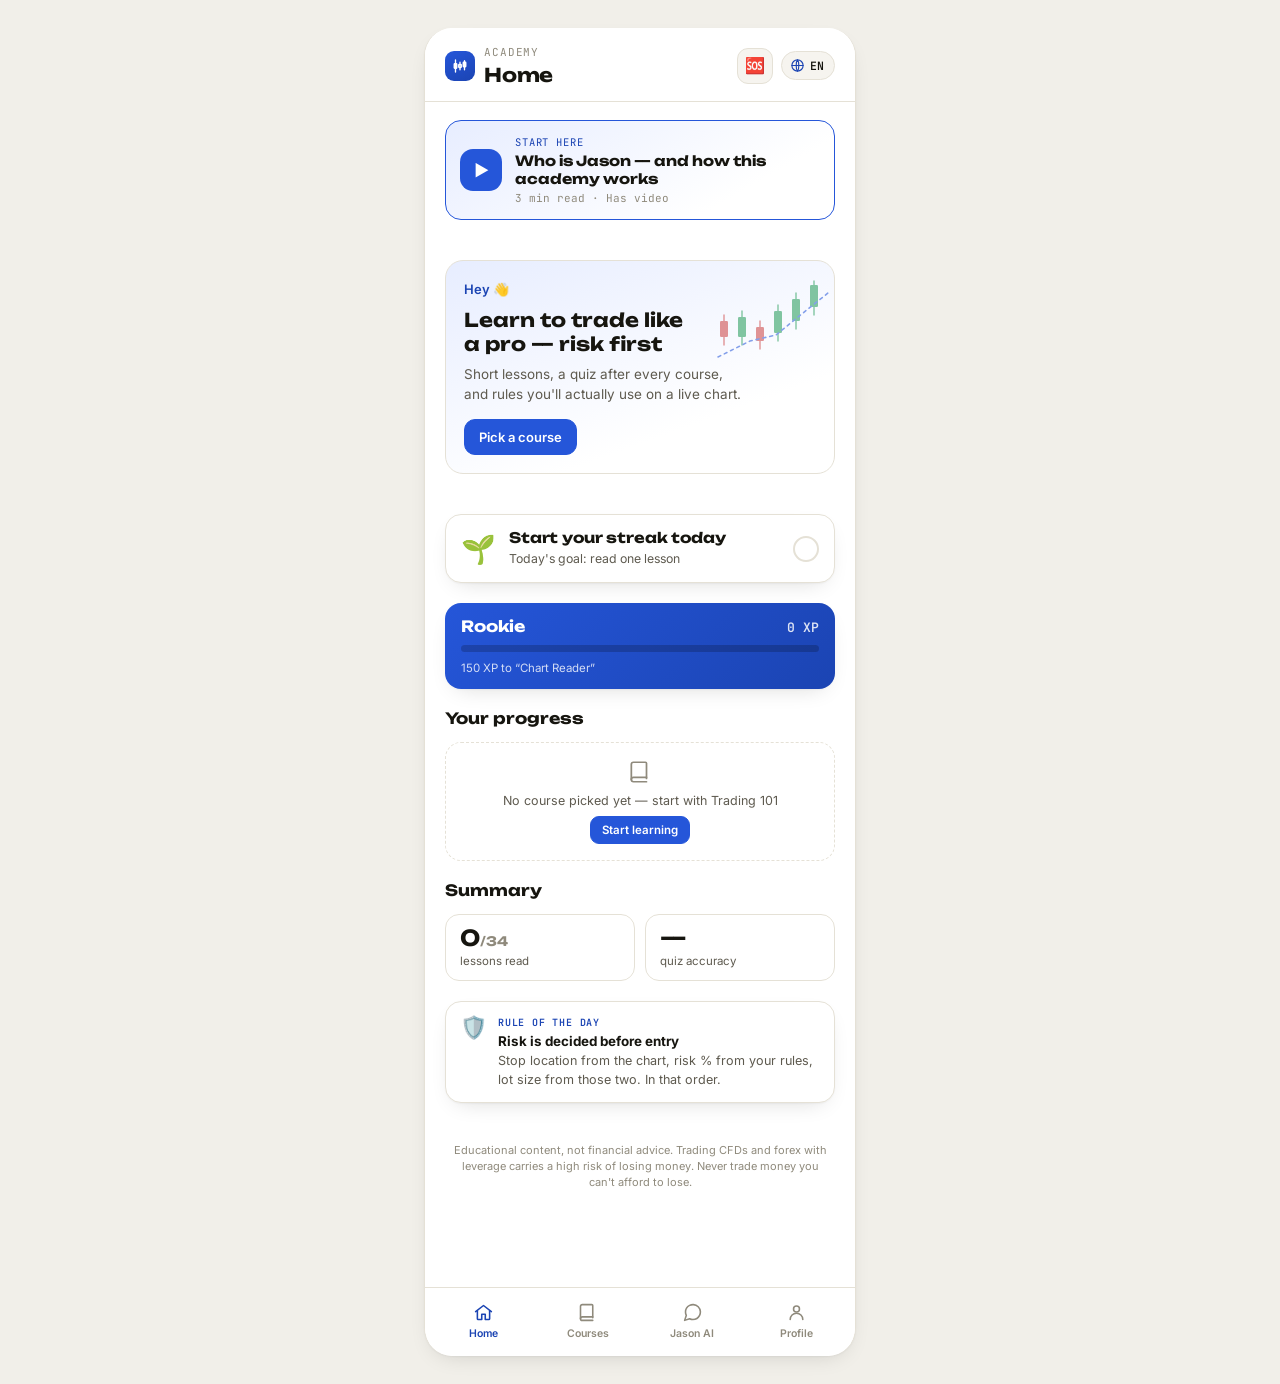
==== commit 59c8d418: "Jason academy: Jason's videos — welcome video in 'Who is Jason', one video in each base-course lesso" ====
--- a/jason/index.html
+++ b/jason/index.html
@@ -264,6 +264,7 @@
   .lsn-stream .ds{ font-size:12.6px; line-height:1.5; color:var(--tgc-ds); }
   .lsn-stream .open-stream{ align-self:flex-start; margin-top:5px; background:#2ea0da; color:#fff; border-color:#2ea0da; }
     .video-wrap{ position:relative; width:100%; height:0; padding-top:56.25%; flex:none; border-radius:14px; overflow:hidden; background:#0b0e10; border:1px solid var(--border); }
+  .video-native{ position:absolute; inset:0; width:100%; height:100%; background:#000; z-index:2; }
   .video-wrap iframe{ position:absolute; inset:0; width:100%; height:100%; border:0; z-index:2; }
   .video-thumb{ position:absolute; inset:0; width:100%; height:100%; object-fit:cover; }
   .video-play{ position:absolute; inset:0; width:100%; height:100%; border:0; background:linear-gradient(180deg,rgba(0,0,0,.15),rgba(0,0,0,.55)); cursor:pointer; display:flex; flex-direction:column; align-items:center; justify-content:center; gap:9px; color:#fff; font-family:'Inter',sans-serif; }
@@ -628,15 +629,15 @@
 </div>
 <!-- ?v= is the build id: Telegram caches mini-app files aggressively. Bump on every release. -->
 <script src="https://telegram.org/js/telegram-web-app.js"></script>
-<script src="config.js?v=202610241307"></script>
-<script src="i18n.js?v=202610241307"></script>
-<script src="tg.js?v=202610241307"></script>
-<script src="data0.js?v=202610241307"></script>
-<script src="data1.js?v=202610241307"></script>
-<script src="data2.js?v=202610241307"></script>
-<script src="data3.js?v=202610241307"></script>
-<script src="intro.js?v=202610241307"></script>
-<script src="funnel.js?v=202610241307"></script>
-<script src="app.js?v=202610241307"></script>
+<script src="config.js?v=202610290014"></script>
+<script src="i18n.js?v=202610290014"></script>
+<script src="tg.js?v=202610290014"></script>
+<script src="data0.js?v=202610290014"></script>
+<script src="data1.js?v=202610290014"></script>
+<script src="data2.js?v=202610290014"></script>
+<script src="data3.js?v=202610290014"></script>
+<script src="intro.js?v=202610290014"></script>
+<script src="funnel.js?v=202610290014"></script>
+<script src="app.js?v=202610290014"></script>
 </body>
 </html>
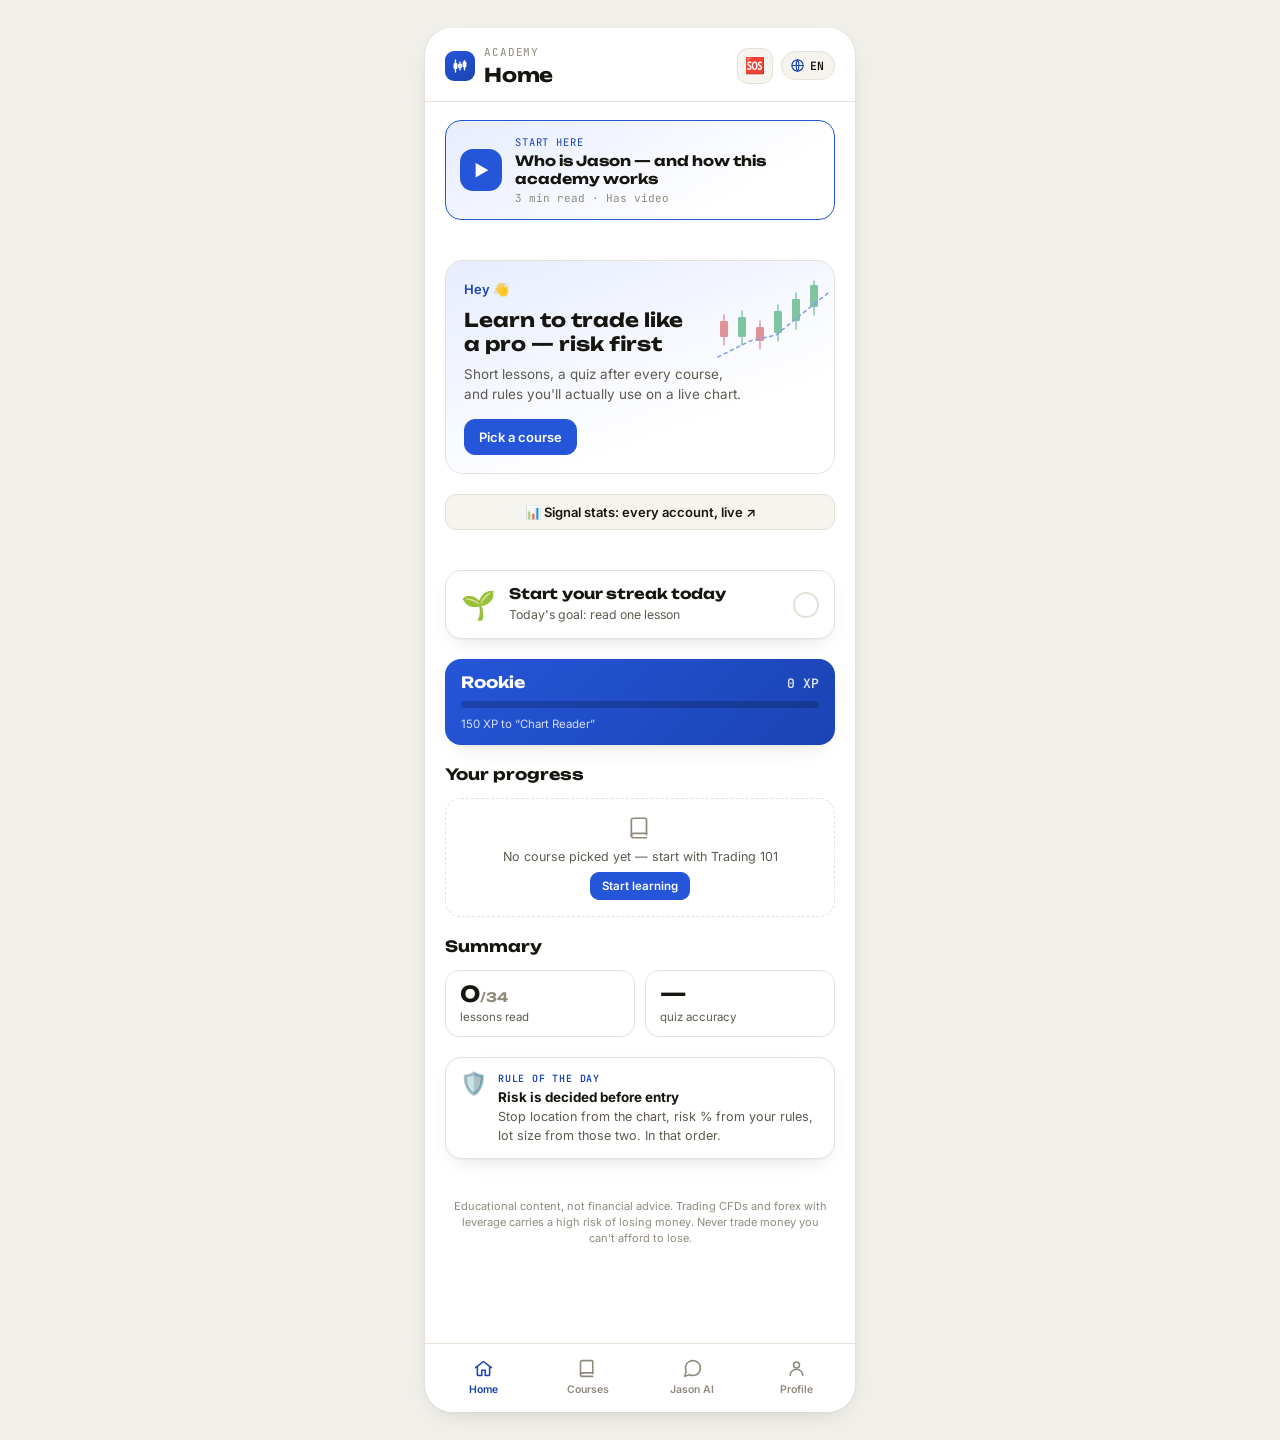
==== commit 4bdbd2ec: "Jason academy: standalone 'Signal stats' button (results site) on Home and Profile Co-Authored-By: C" ====
--- a/jason/index.html
+++ b/jason/index.html
@@ -520,6 +520,7 @@
         <p data-i18n="heroText">Short lessons, a quiz after every course, and rules you'll actually use on a live chart.</p>
         <button data-i18n="pickCourse" class="btn primary" data-goto="courses">Pick a course</button>
       </div>
+      <button class="btn block stats-btn" type="button" data-ext="https://zevs2018123-cloud.github.io/jt-pro-results/" data-i18n="statsBtn">📊 Signal stats: every account, live ↗</button>
       <div id="lockBannerStart"></div>
       <div id="streakCard"></div>
       <div id="xpCardStart"></div>
@@ -553,6 +554,7 @@
       <div id="refCardProfile"></div>
       <div class="stack"><div class="section-title"><h2 data-i18n="achievements">Achievements</h2><span class="count faint" id="achCount">0/12</span></div><div class="ach-grid" id="achGrid"></div></div>
       <div class="stack"><div class="section-title"><h2 data-i18n="courseProgress">Course progress</h2></div><div class="card stack" style="gap:0;" id="profileCourseList"></div></div>
+      <button class="btn block stats-btn" type="button" data-ext="https://zevs2018123-cloud.github.io/jt-pro-results/" data-i18n="statsBtn">📊 Signal stats: every account, live ↗</button>
       <div id="clubCardProfile"></div>
       <button data-i18n="resetAll" class="btn ghost block" id="resetBtn" style="color:var(--ink-faint);">Reset all progress</button>
       <p class="faint mono" id="buildInfo" style="font-size:10.5px; text-align:center; margin-top:-4px;"></p>
@@ -629,15 +631,15 @@
 </div>
 <!-- ?v= is the build id: Telegram caches mini-app files aggressively. Bump on every release. -->
 <script src="https://telegram.org/js/telegram-web-app.js"></script>
-<script src="config.js?v=202610290014"></script>
-<script src="i18n.js?v=202610290014"></script>
-<script src="tg.js?v=202610290014"></script>
-<script src="data0.js?v=202610290014"></script>
-<script src="data1.js?v=202610290014"></script>
-<script src="data2.js?v=202610290014"></script>
-<script src="data3.js?v=202610290014"></script>
-<script src="intro.js?v=202610290014"></script>
-<script src="funnel.js?v=202610290014"></script>
-<script src="app.js?v=202610290014"></script>
+<script src="config.js?v=202610290024"></script>
+<script src="i18n.js?v=202610290024"></script>
+<script src="tg.js?v=202610290024"></script>
+<script src="data0.js?v=202610290024"></script>
+<script src="data1.js?v=202610290024"></script>
+<script src="data2.js?v=202610290024"></script>
+<script src="data3.js?v=202610290024"></script>
+<script src="intro.js?v=202610290024"></script>
+<script src="funnel.js?v=202610290024"></script>
+<script src="app.js?v=202610290024"></script>
 </body>
 </html>
